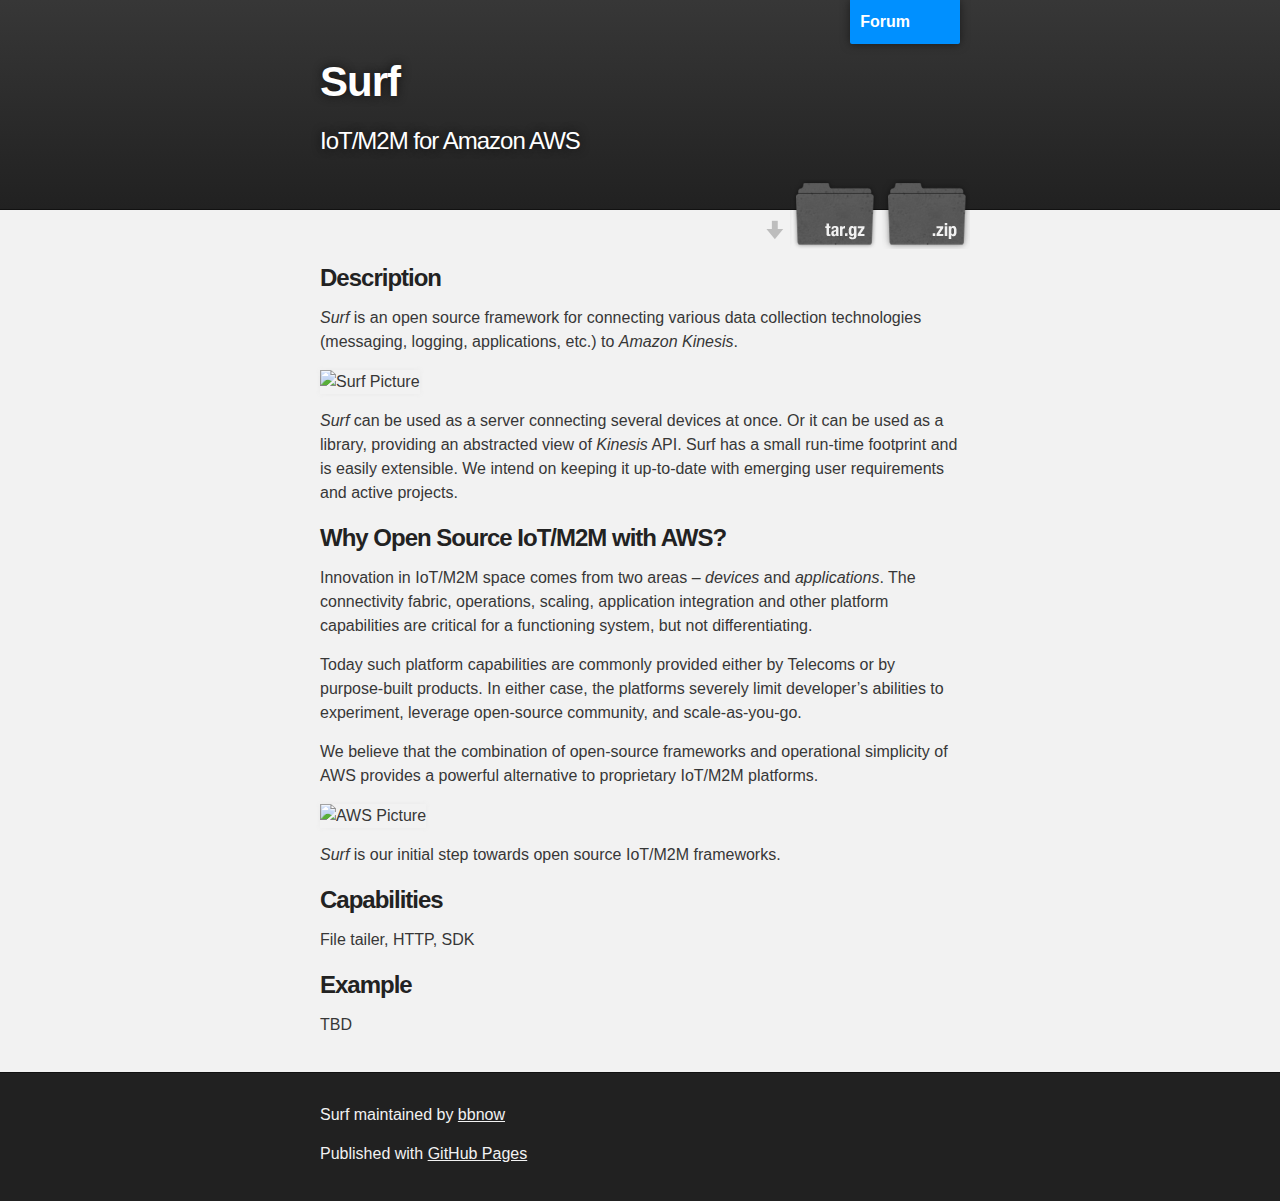
==== index.html @ c15ee2e0 "test" ====
<!DOCTYPE html>
<html>

  <head>
    <meta charset='utf-8' />
    <meta http-equiv="X-UA-Compatible" content="chrome=1" />
    <meta name="description" content="Surf : IoT/M2M for Amazon AWS" />

    <link rel="stylesheet" type="text/css" media="screen" href="stylesheets/stylesheet.css">

    <title>Surf</title>
  </head>

  <body>

    <!-- HEADER -->
    <div id="header_wrap" class="outer">
        <header class="inner">
          <!--<a id="forkme_banner" href="https://github.com/bbnow/testing">View on GitHub</a>-->
		  <a id="forum_banner" href="http://www.informatica.com">Forum</a>
 
          <h1 id="project_title">Surf</h1>
          <h2 id="project_tagline">IoT/M2M for Amazon AWS</h2>

            <section id="downloads">
              <a class="zip_download_link" href="https://github.com/bbnow/testing/zipball/master">Download this project as a .zip file</a>
              <a class="tar_download_link" href="https://github.com/bbnow/testing/tarball/master">Download this project as a tar.gz file</a>
            </section>
        </header>
    </div>

    <!-- MAIN CONTENT -->
    <div id="main_content_wrap" class="outer">
      <section id="main_content" class="inner">
        <h3>
<a name="description" class="anchor" href="#description"><span class="octicon octicon-link"></span></a>Description</h3>

<p><em>Surf</em> is an open source framework for connecting various data collection technologies (messaging, logging, applications, etc.) to <em>Amazon Kinesis</em>.</p>

<p><img src="https://infasurf.s3.amazonaws.com/surf2_4.jpg" alt="Surf Picture"></p>

<p><em>Surf</em> can be used as a server connecting several devices at once. Or it can be used as a library, providing an abstracted view of <em>Kinesis</em> API.
Surf has a small run-time footprint and is easily extensible. We intend on keeping it up-to-date with emerging user requirements and active projects.  </p>

<h3>
<a name="why-open-source-iotm2m-with-aws" class="anchor" href="#why-open-source-iotm2m-with-aws"><span class="octicon octicon-link"></span></a>Why Open Source IoT/M2M with AWS?</h3>

<p>Innovation in IoT/M2M space comes from two areas – <em>devices</em> and <em>applications</em>. The connectivity fabric, operations, scaling, application integration and other platform capabilities are critical for a functioning system, but not differentiating.</p>

<p>Today such platform capabilities are commonly provided either by Telecoms or by purpose-built products. In either case, the platforms severely limit developer’s abilities to experiment, leverage open-source community, and scale-as-you-go.</p>

<p>We believe that the combination of open-source frameworks and operational simplicity of AWS provides a powerful alternative to proprietary IoT/M2M platforms.</p>

<p><img src="https://infasurf.s3.amazonaws.com/surf3_4.jpg" alt="AWS Picture"></p>

<p><em>Surf</em> is our initial step towards open source IoT/M2M frameworks.  </p>

<h3>
<a name="capabilities" class="anchor" href="#capabilities"><span class="octicon octicon-link"></span></a>Capabilities</h3>

<p>File tailer, HTTP, SDK</p>

<h3>
<a name="example" class="anchor" href="#example"><span class="octicon octicon-link"></span></a>Example</h3>

<p>TBD</p>
      </section>
    </div>

    <!-- FOOTER  -->
    <div id="footer_wrap" class="outer">
      <footer class="inner">
        <p class="copyright">Surf maintained by <a href="https://github.com/bbnow">bbnow</a></p>
        <p>Published with <a href="http://pages.github.com">GitHub Pages</a></p>
      </footer>
    </div>

    

  </body>
</html>
---- stylesheets/stylesheet.css ----
/*******************************************************************************
Slate Theme for GitHub Pages
by Jason Costello, @jsncostello
*******************************************************************************/

@import url(pygment_trac.css);

/*******************************************************************************
MeyerWeb Reset
*******************************************************************************/

html, body, div, span, applet, object, iframe,
h1, h2, h3, h4, h5, h6, p, blockquote, pre,
a, abbr, acronym, address, big, cite, code,
del, dfn, em, img, ins, kbd, q, s, samp,
small, strike, strong, sub, sup, tt, var,
b, u, i, center,
dl, dt, dd, ol, ul, li,
fieldset, form, label, legend,
table, caption, tbody, tfoot, thead, tr, th, td,
article, aside, canvas, details, embed,
figure, figcaption, footer, header, hgroup,
menu, nav, output, ruby, section, summary,
time, mark, audio, video {
  margin: 0;
  padding: 0;
  border: 0;
  font: inherit;
  vertical-align: baseline;
}

/* HTML5 display-role reset for older browsers */
article, aside, details, figcaption, figure,
footer, header, hgroup, menu, nav, section {
  display: block;
}

ol, ul {
  list-style: none;
}

table {
  border-collapse: collapse;
  border-spacing: 0;
}

/*******************************************************************************
Theme Styles
*******************************************************************************/

body {
  box-sizing: border-box;
  color:#373737;
  background: #212121;
  font-size: 16px;
  font-family: 'Myriad Pro', Calibri, Helvetica, Arial, sans-serif;
  line-height: 1.5;
  -webkit-font-smoothing: antialiased;
}

h1, h2, h3, h4, h5, h6 {
  margin: 10px 0;
  font-weight: 700;
  color:#222222;
  font-family: 'Lucida Grande', 'Calibri', Helvetica, Arial, sans-serif;
  letter-spacing: -1px;
}

h1 {
  font-size: 36px;
  font-weight: 700;
}

h2 {
  padding-bottom: 10px;
  font-size: 32px;
  background: url('../images/bg_hr.png') repeat-x bottom;
}

h3 {
  font-size: 24px;
}

h4 {
  font-size: 21px;
}

h5 {
  font-size: 18px;
}

h6 {
  font-size: 16px;
}

p {
  margin: 10px 0 15px 0;
}

footer p {
  color: #f2f2f2;
}

a {
  text-decoration: none;
  color: #007edf;
  text-shadow: none;

  transition: color 0.5s ease;
  transition: text-shadow 0.5s ease;
  -webkit-transition: color 0.5s ease;
  -webkit-transition: text-shadow 0.5s ease;
  -moz-transition: color 0.5s ease;
  -moz-transition: text-shadow 0.5s ease;
  -o-transition: color 0.5s ease;
  -o-transition: text-shadow 0.5s ease;
  -ms-transition: color 0.5s ease;
  -ms-transition: text-shadow 0.5s ease;
}

a:hover, a:focus {text-decoration: underline;}

footer a {
  color: #F2F2F2;
  text-decoration: underline;
}

em {
  font-style: italic;
}

strong {
  font-weight: bold;
}

img {
  position: relative;
  margin: 0 auto;
  max-width: 739px;
  padding: 5px;
  margin: 10px 0 10px 0;
  border: 1px solid #ebebeb;

  box-shadow: 0 0 5px #ebebeb;
  -webkit-box-shadow: 0 0 5px #ebebeb;
  -moz-box-shadow: 0 0 5px #ebebeb;
  -o-box-shadow: 0 0 5px #ebebeb;
  -ms-box-shadow: 0 0 5px #ebebeb;
}

p img {
  display: inline;
  margin: 0;
  padding: 0;
  vertical-align: middle;
  text-align: center;
  border: none;
}

pre, code {
  width: 100%;
  color: #222;
  background-color: #fff;

  font-family: Monaco, "Bitstream Vera Sans Mono", "Lucida Console", Terminal, monospace;
  font-size: 14px;

  border-radius: 2px;
  -moz-border-radius: 2px;
  -webkit-border-radius: 2px;
}

pre {
  width: 100%;
  padding: 10px;
  box-shadow: 0 0 10px rgba(0,0,0,.1);
  overflow: auto;
}

code {
  padding: 3px;
  margin: 0 3px;
  box-shadow: 0 0 10px rgba(0,0,0,.1);
}

pre code {
  display: block;
  box-shadow: none;
}

blockquote {
  color: #666;
  margin-bottom: 20px;
  padding: 0 0 0 20px;
  border-left: 3px solid #bbb;
}


ul, ol, dl {
  margin-bottom: 15px
}

ul {
  list-style: inside;
  padding-left: 20px;
}

ol {
  list-style: decimal inside;
  padding-left: 20px;
}

dl dt {
  font-weight: bold;
}

dl dd {
  padding-left: 20px;
  font-style: italic;
}

dl p {
  padding-left: 20px;
  font-style: italic;
}

hr {
  height: 1px;
  margin-bottom: 5px;
  border: none;
  background: url('../images/bg_hr.png') repeat-x center;
}

table {
  border: 1px solid #373737;
  margin-bottom: 20px;
  text-align: left;
 }

th {
  font-family: 'Lucida Grande', 'Helvetica Neue', Helvetica, Arial, sans-serif;
  padding: 10px;
  background: #373737;
  color: #fff;
 }

td {
  padding: 10px;
  border: 1px solid #373737;
 }

form {
  background: #f2f2f2;
  padding: 20px;
}

/*******************************************************************************
Full-Width Styles
*******************************************************************************/

.outer {
  width: 100%;
}

.inner {
  position: relative;
  max-width: 640px;
  padding: 20px 10px;
  margin: 0 auto;
}

#forkme_banner {
  display: block;
  position: absolute;
  top:0;
  right: 10px;
  z-index: 10;
  padding: 10px 50px 10px 10px;
  color: #fff;
  background: url('../images/blacktocat.png') #0090ff no-repeat 95% 50%;
  font-weight: 700;
  box-shadow: 0 0 10px rgba(0,0,0,.5);
  border-bottom-left-radius: 2px;
  border-bottom-right-radius: 2px;
}

#forum_banner {
  display: block;
  position: absolute;
  top:0;
  right: 10px;
  z-index: 5;
  padding: 10px 50px 10px 10px;
  color: #fff;
  background: #0090ff no-repeat 95% 50%;
  font-weight: 700;
  box-shadow: 0 0 10px rgba(0,0,0,.5);
  border-bottom-left-radius: 2px;
  border-bottom-right-radius: 2px;
}

#header_wrap {
  background: #212121;
  background: -moz-linear-gradient(top, #373737, #212121);
  background: -webkit-linear-gradient(top, #373737, #212121);
  background: -ms-linear-gradient(top, #373737, #212121);
  background: -o-linear-gradient(top, #373737, #212121);
  background: linear-gradient(top, #373737, #212121);
}

#header_wrap .inner {
  padding: 50px 10px 30px 10px;
}

#project_title {
  margin: 0;
  color: #fff;
  font-size: 42px;
  font-weight: 700;
  text-shadow: #111 0px 0px 10px;
}

#project_tagline {
  color: #fff;
  font-size: 24px;
  font-weight: 300;
  background: none;
  text-shadow: #111 0px 0px 10px;
}

#downloads {
  position: absolute;
  width: 210px;
  z-index: 10;
  bottom: -40px;
  right: 0;
  height: 70px;
  background: url('../images/icon_download.png') no-repeat 0% 90%;
}

.zip_download_link {
  display: block;
  float: right;
  width: 90px;
  height:70px;
  text-indent: -5000px;
  overflow: hidden;
  background: url(../images/sprite_download.png) no-repeat bottom left;
}

.tar_download_link {
  display: block;
  float: right;
  width: 90px;
  height:70px;
  text-indent: -5000px;
  overflow: hidden;
  background: url(../images/sprite_download.png) no-repeat bottom right;
  margin-left: 10px;
}

.zip_download_link:hover {
  background: url(../images/sprite_download.png) no-repeat top left;
}

.tar_download_link:hover {
  background: url(../images/sprite_download.png) no-repeat top right;
}

#main_content_wrap {
  background: #f2f2f2;
  border-top: 1px solid #111;
  border-bottom: 1px solid #111;
}

#main_content {
  padding-top: 40px;
}

#footer_wrap {
  background: #212121;
}



/*******************************************************************************
Small Device Styles
*******************************************************************************/

@media screen and (max-width: 480px) {
  body {
    font-size:14px;
  }

  #downloads {
    display: none;
  }

  .inner {
    min-width: 320px;
    max-width: 480px;
  }

  #project_title {
  font-size: 32px;
  }

  h1 {
    font-size: 28px;
  }

  h2 {
    font-size: 24px;
  }

  h3 {
    font-size: 21px;
  }

  h4 {
    font-size: 18px;
  }

  h5 {
    font-size: 14px;
  }

  h6 {
    font-size: 12px;
  }

  code, pre {
    min-width: 320px;
    max-width: 480px;
    font-size: 11px;
  }

}
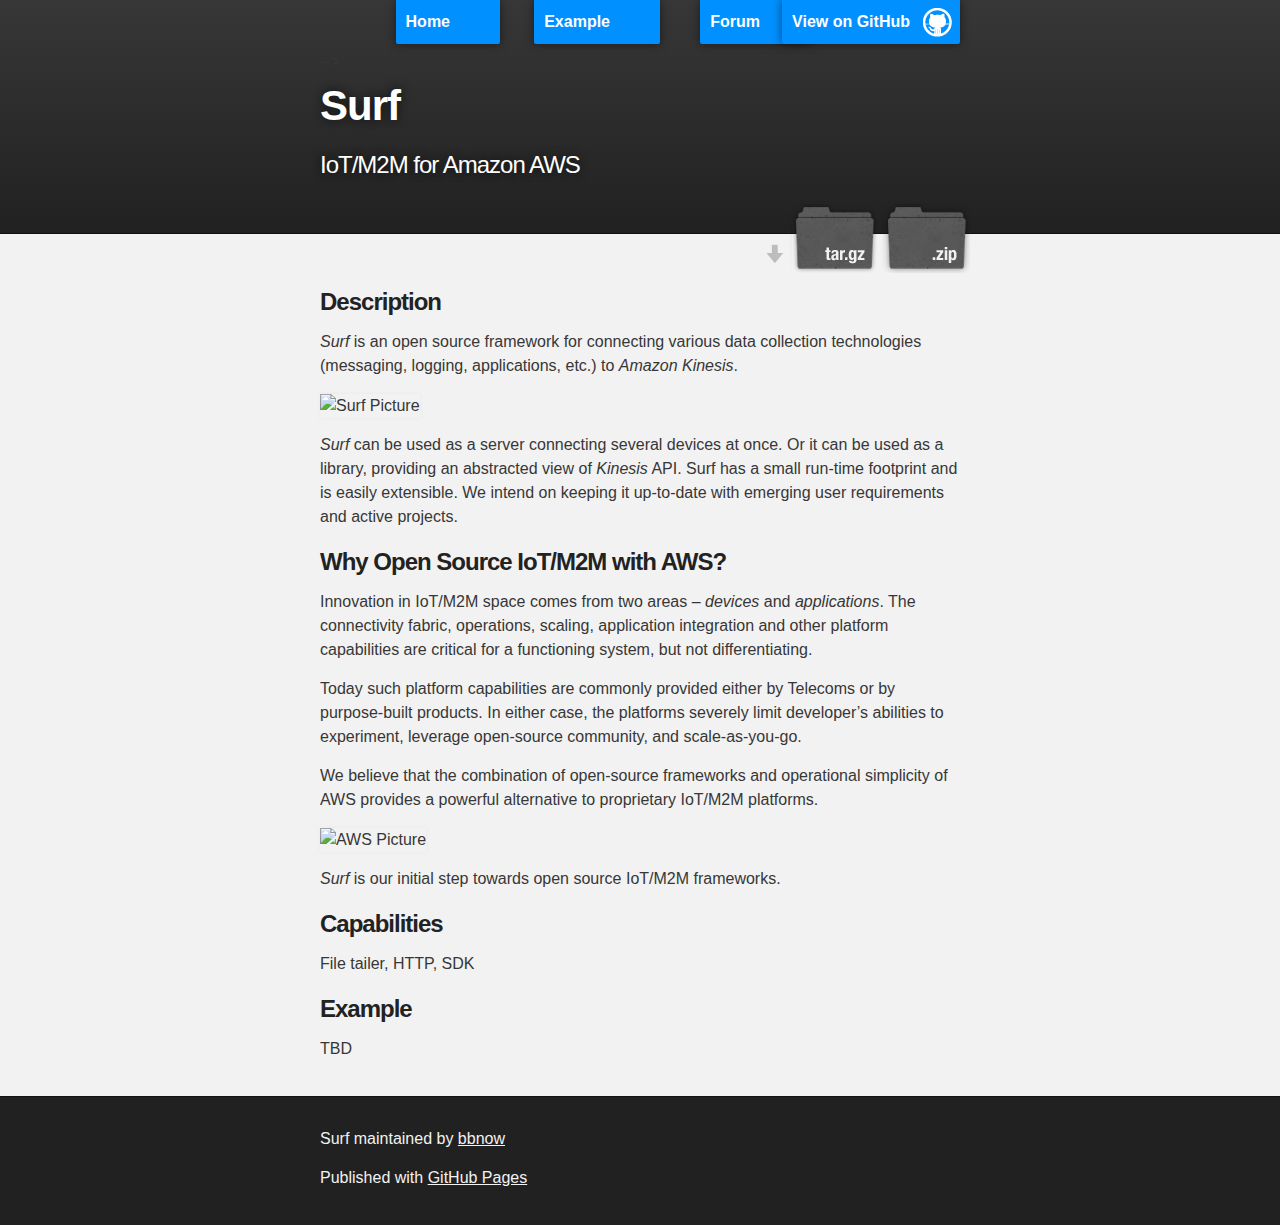
==== commit 7529d7a2: "test" ====
--- a/index.html
+++ b/index.html
@@ -16,8 +16,10 @@
     <!-- HEADER -->
     <div id="header_wrap" class="outer">
         <header class="inner">
-          <!--<a id="forkme_banner" href="https://github.com/bbnow/testing">View on GitHub</a>-->
+		  <a id="home_banner" href="http://bbnow.github.io/testing/index.html">Home</a>
+		  <a id="example_banner" href="http://www.informatica.com">Example</a>
 		  <a id="forum_banner" href="http://www.informatica.com">Forum</a>
+          <a id="forkme_banner" href="https://github.com/bbnow/testing">View on GitHub</a>-->
  
           <h1 id="project_title">Surf</h1>
           <h2 id="project_tagline">IoT/M2M for Amazon AWS</h2>
--- a/stylesheets/stylesheet.css
+++ b/stylesheets/stylesheet.css
@@ -288,8 +288,7 @@
   display: block;
   position: absolute;
   top:0;
-  right: 10px;
-  z-index: 5;
+  right: 160px;
   padding: 10px 50px 10px 10px;
   color: #fff;
   background: #0090ff no-repeat 95% 50%;
@@ -298,6 +297,37 @@
   border-bottom-left-radius: 2px;
   border-bottom-right-radius: 2px;
 }
+
+
+#example_banner {
+  display: block;
+  position: absolute;
+  top:0;
+  right: 310px;
+  padding: 10px 50px 10px 10px;
+  color: #fff;
+  background: #0090ff no-repeat 95% 50%;
+  font-weight: 700;
+  box-shadow: 0 0 10px rgba(0,0,0,.5);
+  border-bottom-left-radius: 2px;
+  border-bottom-right-radius: 2px;
+}
+
+#home_banner {
+  display: block;
+  position: absolute;
+  top:0;
+  right: 470px;
+  padding: 10px 50px 10px 10px;
+  color: #fff;
+  background: #0090ff no-repeat 95% 50%;
+  font-weight: 700;
+  box-shadow: 0 0 10px rgba(0,0,0,.5);
+  border-bottom-left-radius: 2px;
+  border-bottom-right-radius: 2px;
+}
+
+
 
 #header_wrap {
   background: #212121;
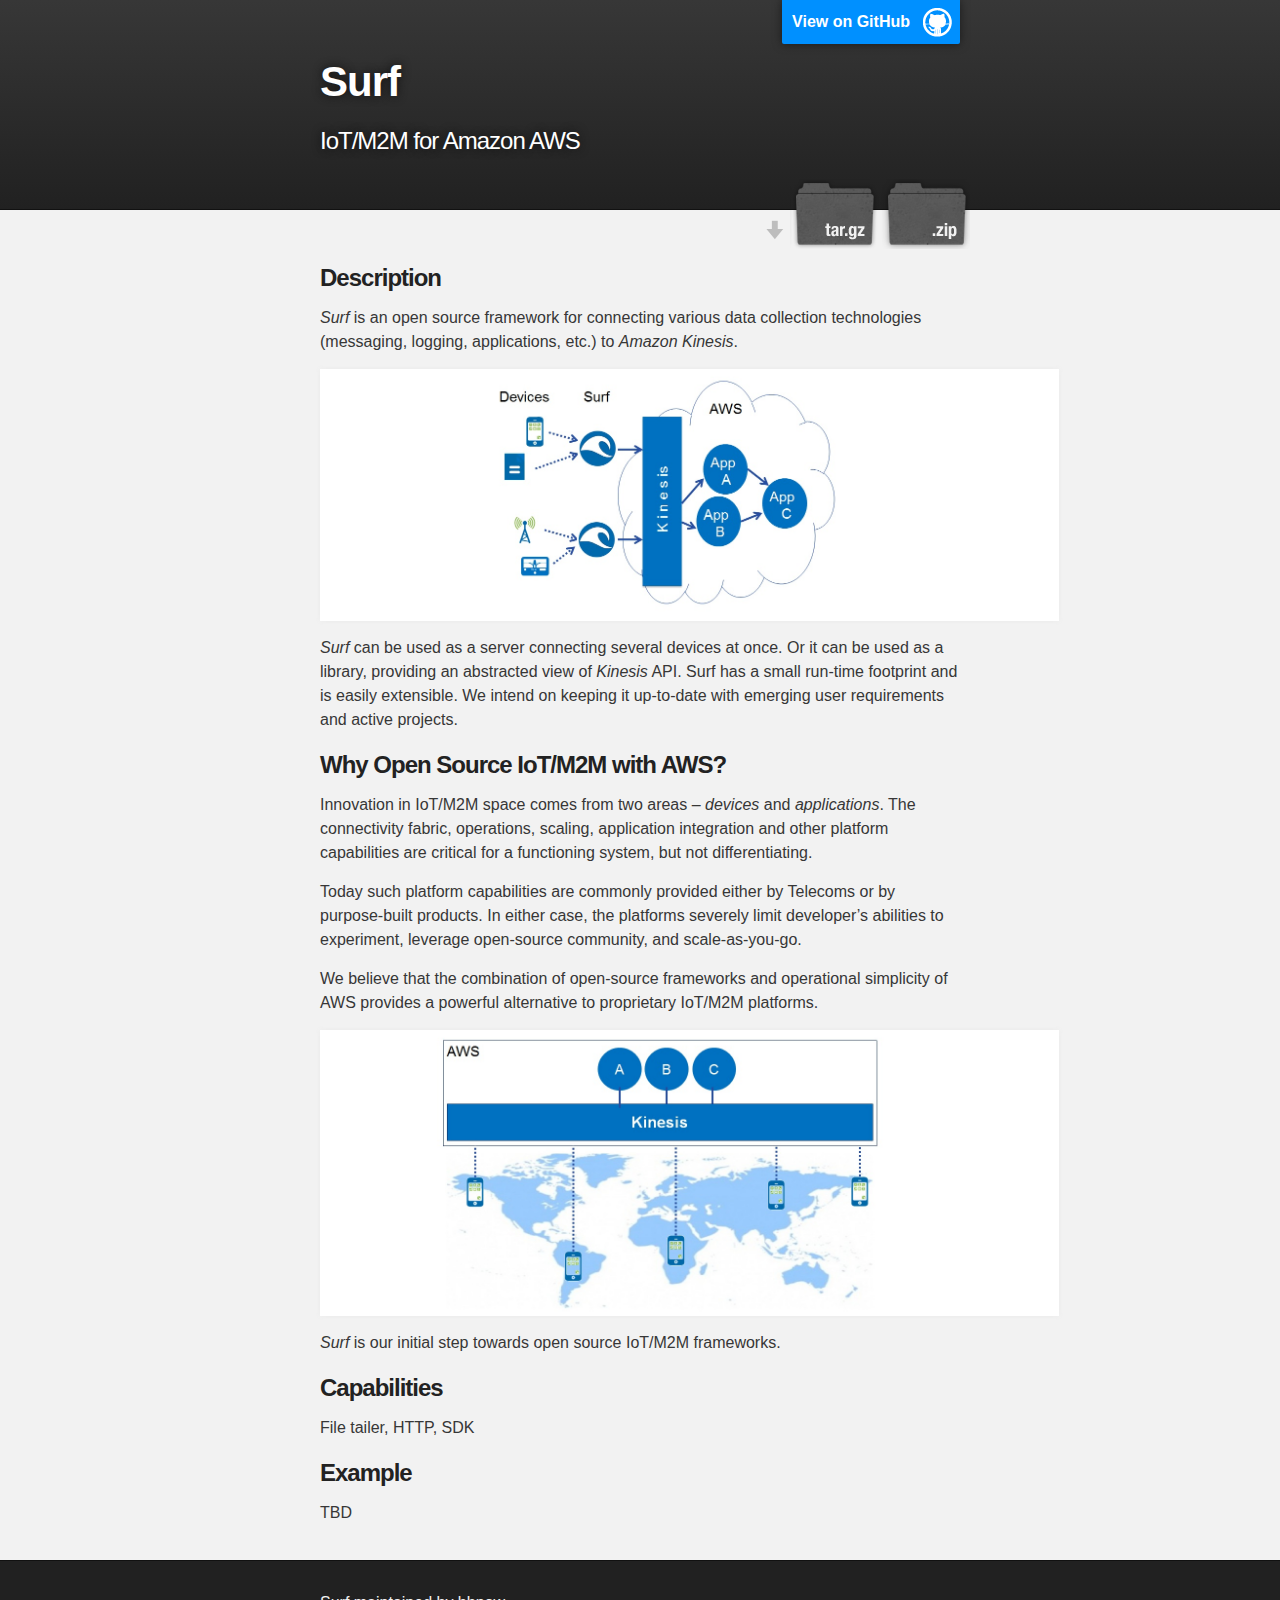
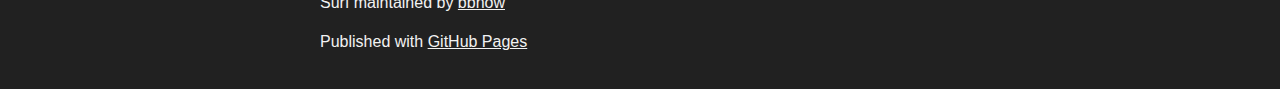
==== commit e581b31e: "Create gh-pages branch via GitHub" ====
--- a/index.html
+++ b/index.html
@@ -16,11 +16,8 @@
     <!-- HEADER -->
     <div id="header_wrap" class="outer">
         <header class="inner">
-		  <a id="home_banner" href="http://bbnow.github.io/testing/index.html">Home</a>
-		  <a id="example_banner" href="http://www.informatica.com">Example</a>
-		  <a id="forum_banner" href="http://www.informatica.com">Forum</a>
-          <a id="forkme_banner" href="https://github.com/bbnow/testing">View on GitHub</a>-->
- 
+          <a id="forkme_banner" href="https://github.com/bbnow/testing">View on GitHub</a>
+
           <h1 id="project_title">Surf</h1>
           <h2 id="project_tagline">IoT/M2M for Amazon AWS</h2>
 
@@ -39,7 +36,7 @@
 
 <p><em>Surf</em> is an open source framework for connecting various data collection technologies (messaging, logging, applications, etc.) to <em>Amazon Kinesis</em>.</p>
 
-<p><img src="https://infasurf.s3.amazonaws.com/surf2_4.jpg" alt="Surf Picture"></p>
+<p><img src="../images/surf2_4.jpg" alt="Surf Picture"></p>
 
 <p><em>Surf</em> can be used as a server connecting several devices at once. Or it can be used as a library, providing an abstracted view of <em>Kinesis</em> API.
 Surf has a small run-time footprint and is easily extensible. We intend on keeping it up-to-date with emerging user requirements and active projects.  </p>
@@ -53,7 +50,7 @@
 
 <p>We believe that the combination of open-source frameworks and operational simplicity of AWS provides a powerful alternative to proprietary IoT/M2M platforms.</p>
 
-<p><img src="https://infasurf.s3.amazonaws.com/surf3_4.jpg" alt="AWS Picture"></p>
+<p><img src="../images/surf3_4.jpg" alt="AWS Picture"></p>
 
 <p><em>Surf</em> is our initial step towards open source IoT/M2M frameworks.  </p>
 
--- a/stylesheets/stylesheet.css
+++ b/stylesheets/stylesheet.css
@@ -284,51 +284,6 @@
   border-bottom-right-radius: 2px;
 }
 
-#forum_banner {
-  display: block;
-  position: absolute;
-  top:0;
-  right: 160px;
-  padding: 10px 50px 10px 10px;
-  color: #fff;
-  background: #0090ff no-repeat 95% 50%;
-  font-weight: 700;
-  box-shadow: 0 0 10px rgba(0,0,0,.5);
-  border-bottom-left-radius: 2px;
-  border-bottom-right-radius: 2px;
-}
-
-
-#example_banner {
-  display: block;
-  position: absolute;
-  top:0;
-  right: 310px;
-  padding: 10px 50px 10px 10px;
-  color: #fff;
-  background: #0090ff no-repeat 95% 50%;
-  font-weight: 700;
-  box-shadow: 0 0 10px rgba(0,0,0,.5);
-  border-bottom-left-radius: 2px;
-  border-bottom-right-radius: 2px;
-}
-
-#home_banner {
-  display: block;
-  position: absolute;
-  top:0;
-  right: 470px;
-  padding: 10px 50px 10px 10px;
-  color: #fff;
-  background: #0090ff no-repeat 95% 50%;
-  font-weight: 700;
-  box-shadow: 0 0 10px rgba(0,0,0,.5);
-  border-bottom-left-radius: 2px;
-  border-bottom-right-radius: 2px;
-}
-
-
-
 #header_wrap {
   background: #212121;
   background: -moz-linear-gradient(top, #373737, #212121);
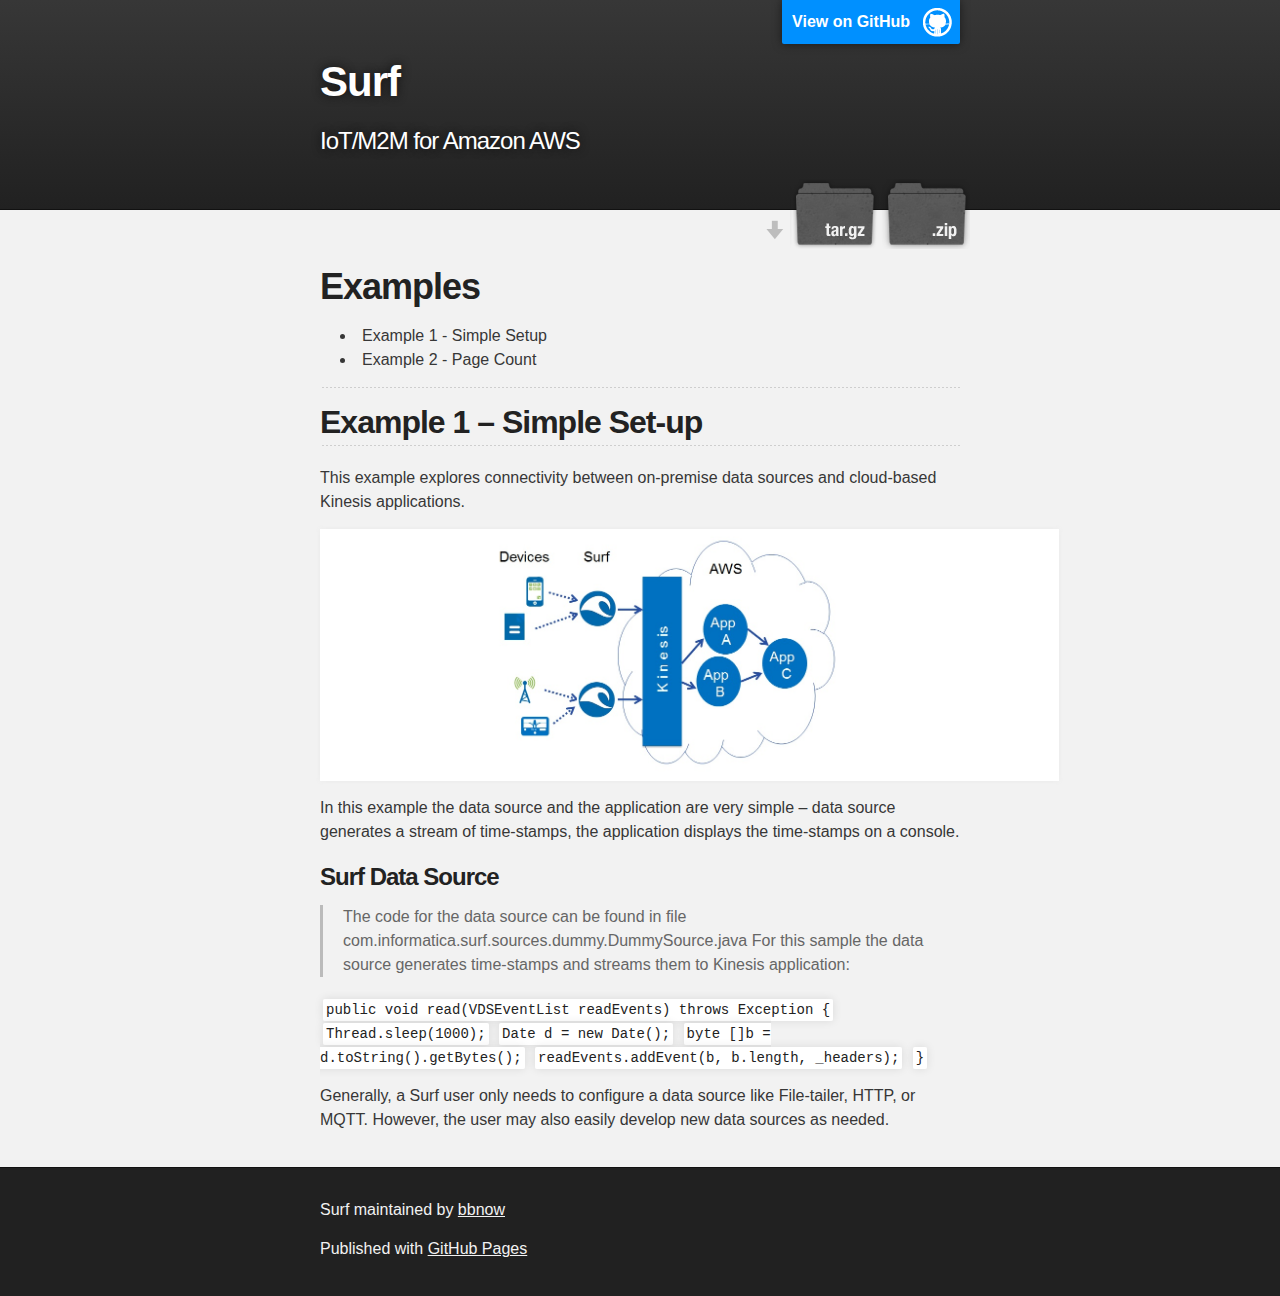
==== commit fe9b6ab1: "Create gh-pages branch via GitHub" ====
--- a/index.html
+++ b/index.html
@@ -31,38 +31,37 @@
     <!-- MAIN CONTENT -->
     <div id="main_content_wrap" class="outer">
       <section id="main_content" class="inner">
-        <h3>
-<a name="description" class="anchor" href="#description"><span class="octicon octicon-link"></span></a>Description</h3>
+        <h1>
+<a name="examples" class="anchor" href="#examples"><span class="octicon octicon-link"></span></a>Examples</h1>
 
-<p><em>Surf</em> is an open source framework for connecting various data collection technologies (messaging, logging, applications, etc.) to <em>Amazon Kinesis</em>.</p>
+<ul>
+<li>Example 1 - Simple Setup</li>
+<li>Example 2 - Page Count </li>
+</ul><hr><h2>
+<a name="example-1--simple-set-up" class="anchor" href="#example-1--simple-set-up"><span class="octicon octicon-link"></span></a>Example 1 – Simple Set-up</h2>
 
-<p><img src="../images/surf2_4.jpg" alt="Surf Picture"></p>
+<p>This example explores connectivity between on-premise data sources and cloud-based Kinesis applications.</p>
 
-<p><em>Surf</em> can be used as a server connecting several devices at once. Or it can be used as a library, providing an abstracted view of <em>Kinesis</em> API.
-Surf has a small run-time footprint and is easily extensible. We intend on keeping it up-to-date with emerging user requirements and active projects.  </p>
+<p><img src="images/surf2_4.jpg" alt="Example1 Picture"></p>
+
+<p>In this example the data source and the application are very simple – data source generates a stream of time-stamps, the application displays the time-stamps on a console.</p>
 
 <h3>
-<a name="why-open-source-iotm2m-with-aws" class="anchor" href="#why-open-source-iotm2m-with-aws"><span class="octicon octicon-link"></span></a>Why Open Source IoT/M2M with AWS?</h3>
+<a name="surf-data-source" class="anchor" href="#surf-data-source"><span class="octicon octicon-link"></span></a>Surf Data Source</h3>
 
-<p>Innovation in IoT/M2M space comes from two areas – <em>devices</em> and <em>applications</em>. The connectivity fabric, operations, scaling, application integration and other platform capabilities are critical for a functioning system, but not differentiating.</p>
+<blockquote>
+<p>The code for the data source can be found in file com.informatica.surf.sources.dummy.DummySource.java
+For this sample the data source generates time-stamps and streams them to Kinesis application:</p>
+</blockquote>
 
-<p>Today such platform capabilities are commonly provided either by Telecoms or by purpose-built products. In either case, the platforms severely limit developer’s abilities to experiment, leverage open-source community, and scale-as-you-go.</p>
+<p><code>public void read(VDSEventList readEvents) throws Exception {</code>
+<code>Thread.sleep(1000);</code>
+<code>Date d = new Date();</code>
+<code>byte []b = d.toString().getBytes();</code>
+<code>readEvents.addEvent(b, b.length, _headers);</code>
+<code>}</code></p>
 
-<p>We believe that the combination of open-source frameworks and operational simplicity of AWS provides a powerful alternative to proprietary IoT/M2M platforms.</p>
-
-<p><img src="../images/surf3_4.jpg" alt="AWS Picture"></p>
-
-<p><em>Surf</em> is our initial step towards open source IoT/M2M frameworks.  </p>
-
-<h3>
-<a name="capabilities" class="anchor" href="#capabilities"><span class="octicon octicon-link"></span></a>Capabilities</h3>
-
-<p>File tailer, HTTP, SDK</p>
-
-<h3>
-<a name="example" class="anchor" href="#example"><span class="octicon octicon-link"></span></a>Example</h3>
-
-<p>TBD</p>
+<p>Generally, a Surf user only needs to configure a data source like File-tailer, HTTP, or MQTT. However, the user may also easily develop new data sources as needed.</p>
       </section>
     </div>
 
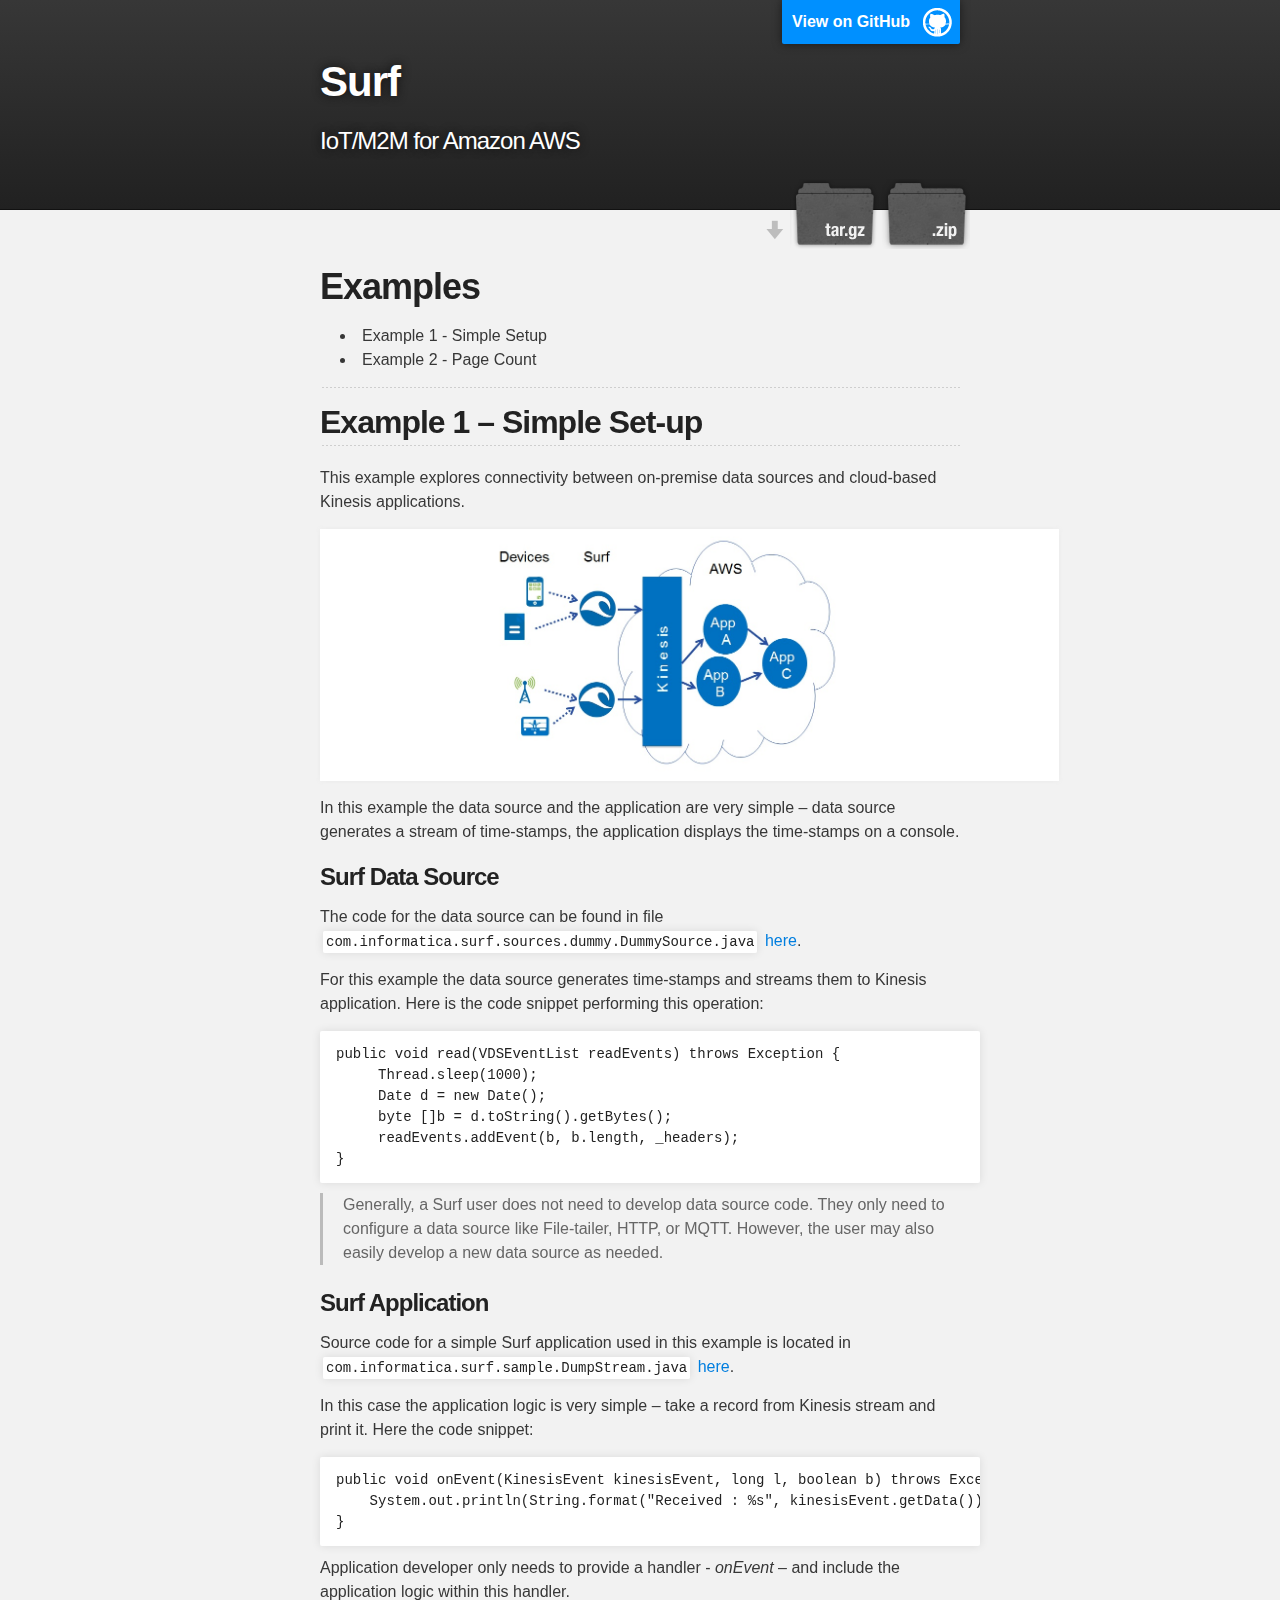
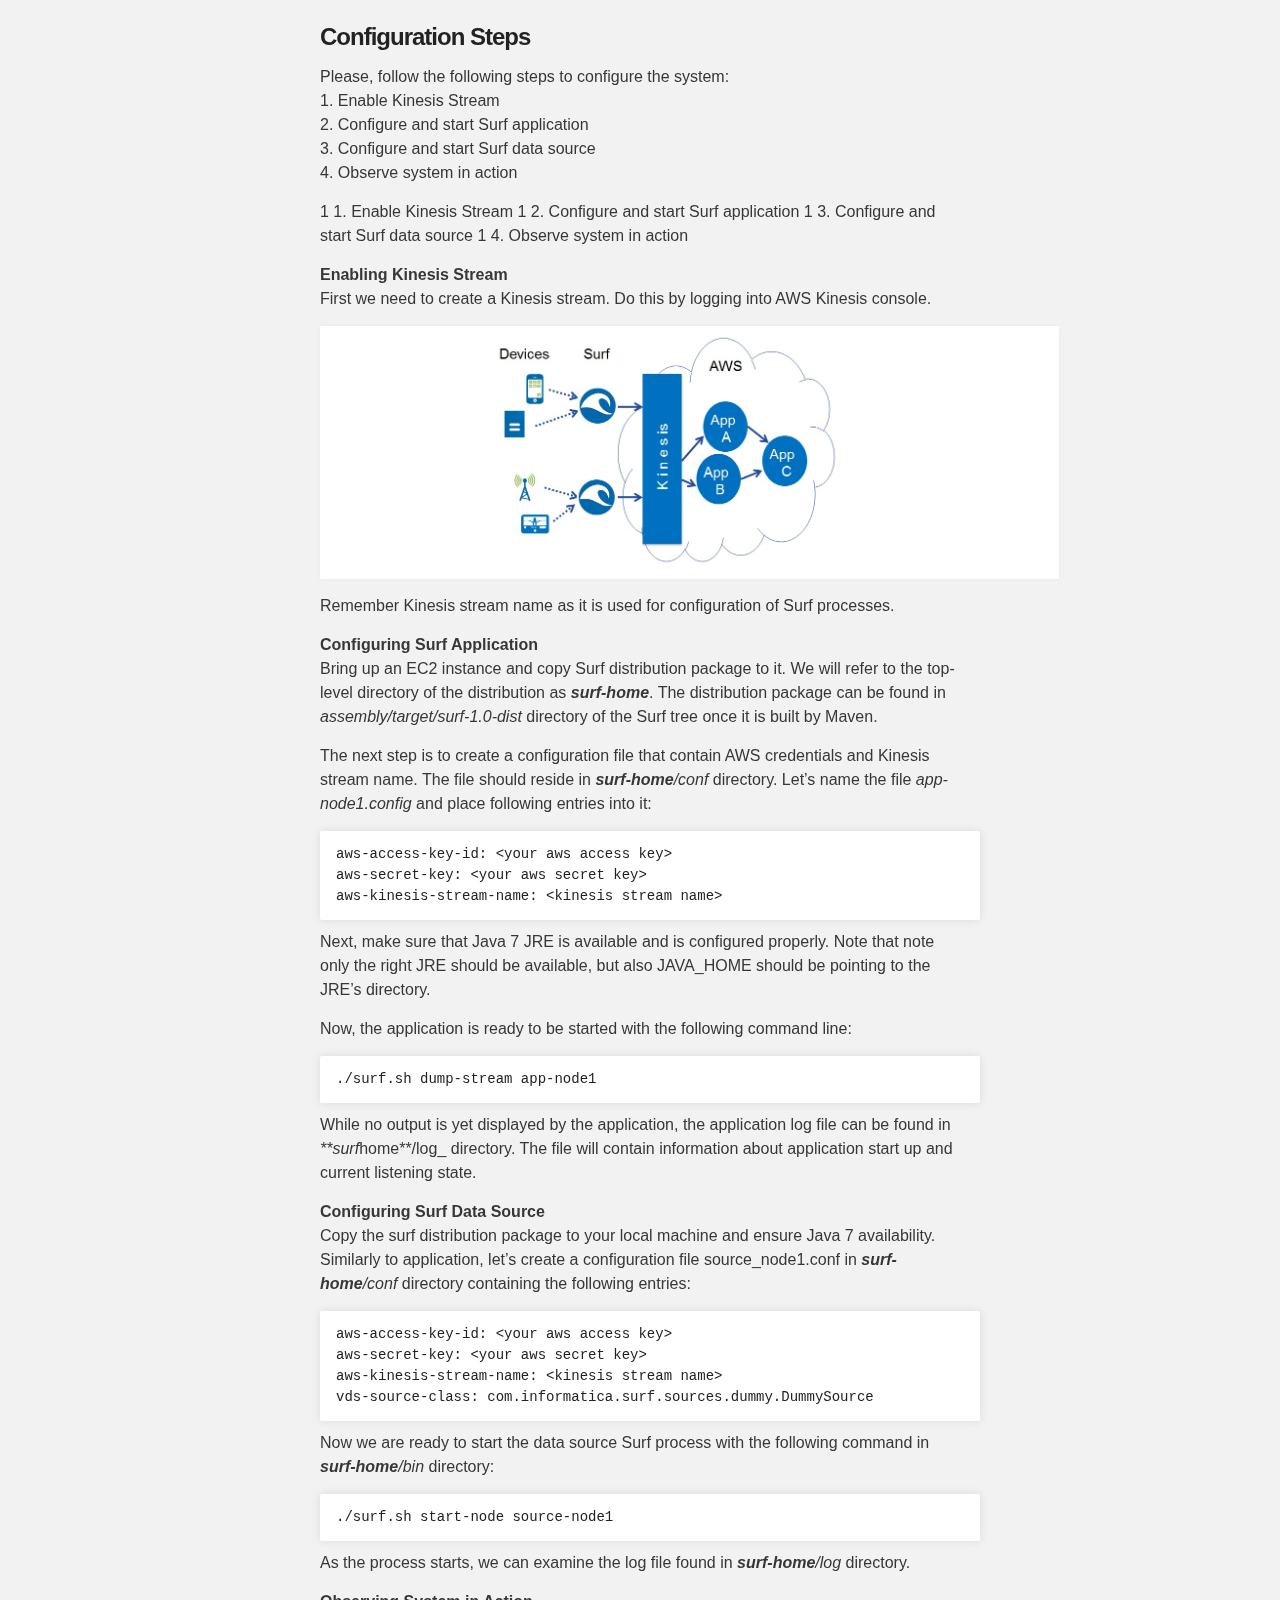
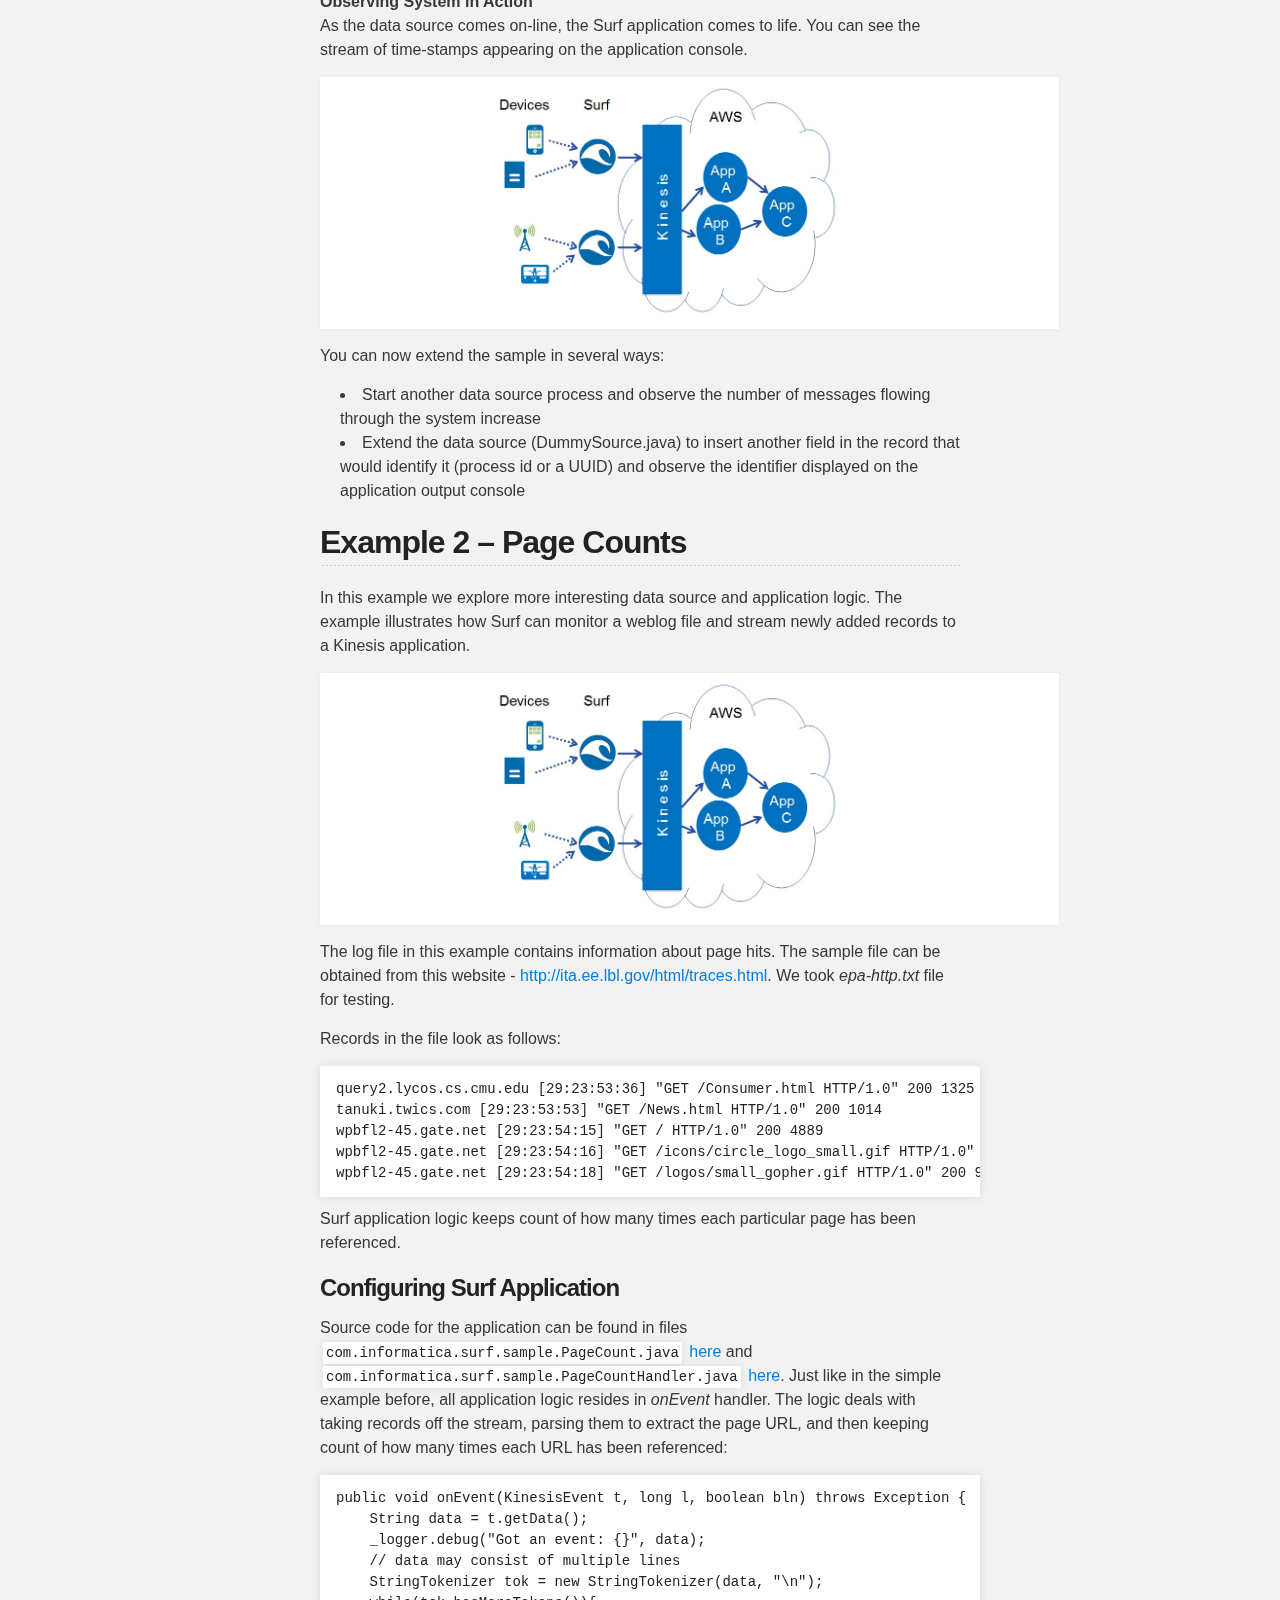
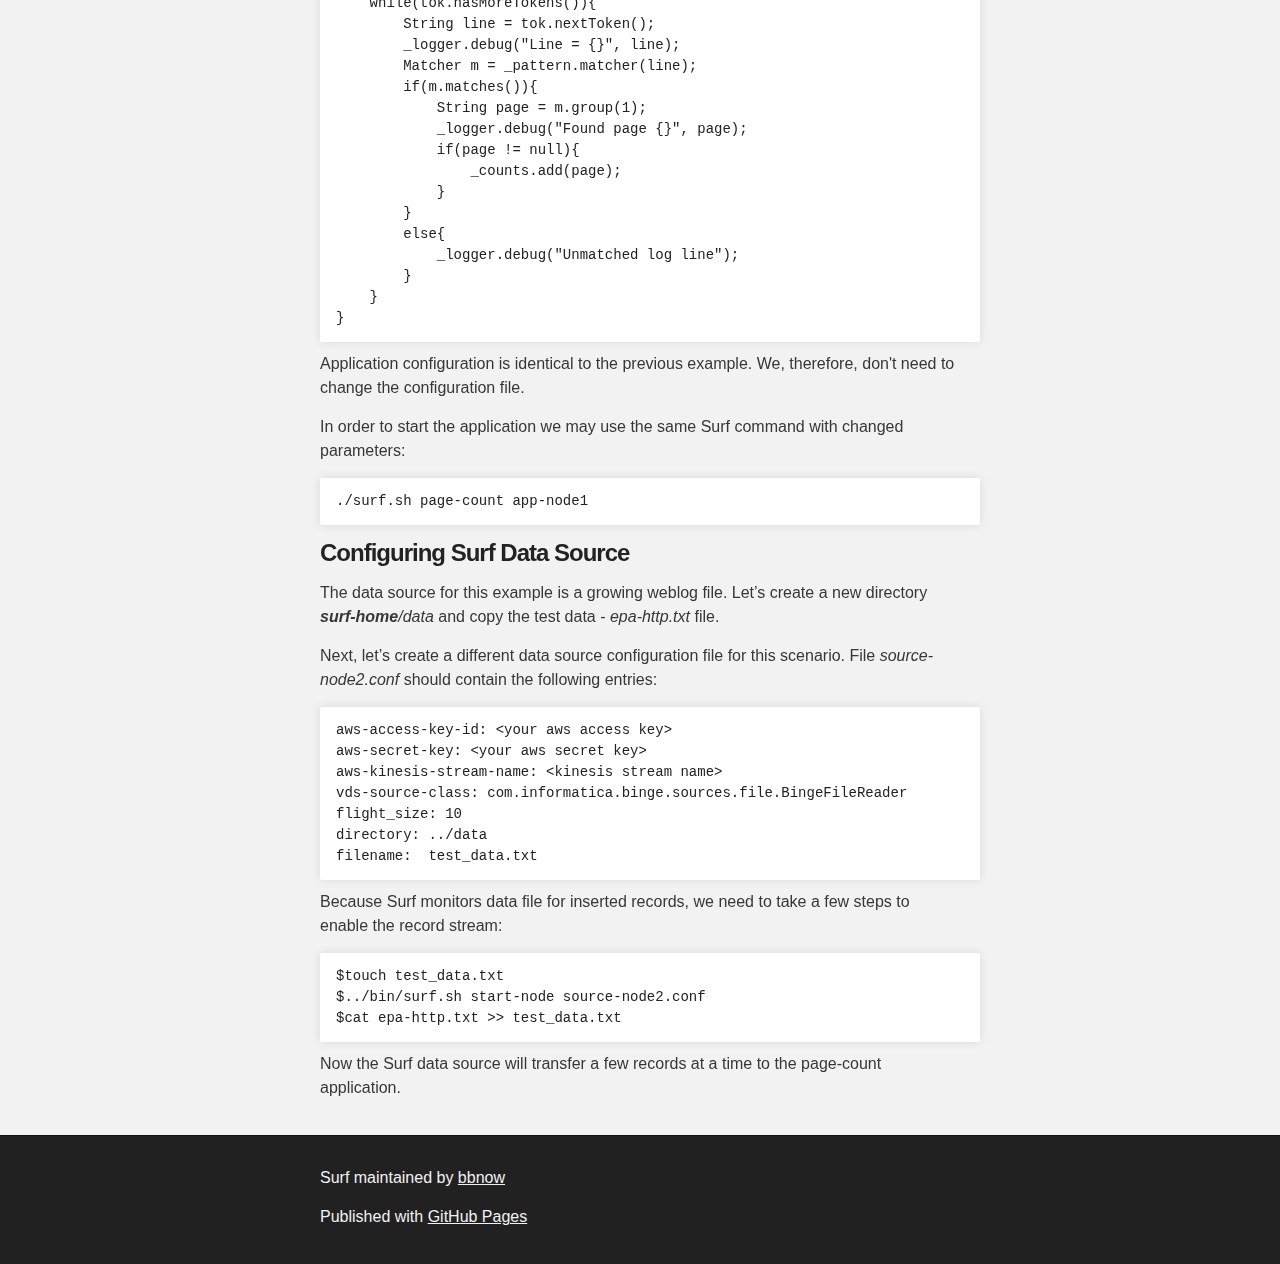
==== commit 05f306d7: "Create gh-pages branch via GitHub" ====
--- a/index.html
+++ b/index.html
@@ -49,19 +49,187 @@
 <h3>
 <a name="surf-data-source" class="anchor" href="#surf-data-source"><span class="octicon octicon-link"></span></a>Surf Data Source</h3>
 
+<p>The code for the data source can be found in file <code>com.informatica.surf.sources.dummy.DummySource.java</code> <a href="orp/Surf/blob/master/sources/dummy/src/main/java/com/informatica/surf/sources/dummy/DummySource.java">here</a>. </p>
+
+<p>For this example the data source generates time-stamps and streams them to Kinesis application. Here is the code snippet performing this operation:</p>
+
+<pre><code>public void read(VDSEventList readEvents) throws Exception {
+     Thread.sleep(1000);
+     Date d = new Date();
+     byte []b = d.toString().getBytes();
+     readEvents.addEvent(b, b.length, _headers);
+} 
+</code></pre>
+
 <blockquote>
-<p>The code for the data source can be found in file com.informatica.surf.sources.dummy.DummySource.java
-For this sample the data source generates time-stamps and streams them to Kinesis application:</p>
+<p>Generally, a Surf user does not need to develop data source code. They only need to configure a data source like File-tailer, HTTP, or MQTT. However, the user may also easily develop a new data source as needed.</p>
 </blockquote>
 
-<p><code>public void read(VDSEventList readEvents) throws Exception {</code>
-<code>Thread.sleep(1000);</code>
-<code>Date d = new Date();</code>
-<code>byte []b = d.toString().getBytes();</code>
-<code>readEvents.addEvent(b, b.length, _headers);</code>
-<code>}</code></p>
-
-<p>Generally, a Surf user only needs to configure a data source like File-tailer, HTTP, or MQTT. However, the user may also easily develop new data sources as needed.</p>
+<h3>
+<a name="surf-application" class="anchor" href="#surf-application"><span class="octicon octicon-link"></span></a>Surf Application</h3>
+
+<p>Source code for a simple Surf application used in this example is located in <code>com.informatica.surf.sample.DumpStream.java</code> <a href="https://github.com/InformaticaCorp/Surf/blob/master/sample/src/main/java/com/informatica/surf/sample/DumpStream.java">here</a>.</p>
+
+<p>In this case the application logic is very simple – take a record from Kinesis stream and print it. Here the code snippet:</p>
+
+<pre><code>public void onEvent(KinesisEvent kinesisEvent, long l, boolean b) throws Exception {    
+    System.out.println(String.format("Received : %s", kinesisEvent.getData()));
+}
+</code></pre>
+
+<p>Application developer only needs to provide a handler - <em>onEvent</em> – and include the application logic within this handler.</p>
+
+<h3>
+<a name="configuration-steps" class="anchor" href="#configuration-steps"><span class="octicon octicon-link"></span></a>Configuration Steps</h3>
+
+<p>Please, follow the following steps to configure the system:<br>
+1. Enable Kinesis Stream<br>
+2. Configure and start Surf application<br>
+3. Configure and start Surf data source<br>
+4. Observe system in action<br></p>
+
+<p>1 1. Enable Kinesis Stream
+1 2. Configure and start Surf application
+1 3. Configure and start Surf data source
+1 4. Observe system in action</p>
+
+<p><strong>Enabling Kinesis Stream</strong><br>
+First we need to create a Kinesis stream. Do this by logging into AWS Kinesis console.</p>
+
+<p><img src="images/surf2_4.jpg" alt="Example1 Picture"></p>
+
+<p>Remember Kinesis stream name as it is used for configuration of Surf processes.</p>
+
+<p><strong>Configuring Surf Application</strong><br>
+Bring up an EC2 instance and copy Surf distribution package to it. We will refer to the top-level directory of the distribution as <em><strong>surf-home</strong></em>.
+The distribution package can be found in <em>assembly/target/surf-1.0-dist</em> directory of the Surf tree once it is built by Maven.</p>
+
+<p>The next step is to create a configuration file that contain AWS credentials and Kinesis stream name. The file should reside in <em><strong>surf-home</strong>/conf</em> directory. 
+Let’s name the file <em>app-node1.config</em> and place following entries into it:</p>
+
+<pre><code>aws-access-key-id: &lt;your aws access key&gt;
+aws-secret-key: &lt;your aws secret key&gt;
+aws-kinesis-stream-name: &lt;kinesis stream name&gt;
+</code></pre>
+
+<p>Next, make sure that Java 7 JRE is available and is configured properly. Note that note only the right JRE should be available, but also JAVA_HOME should be pointing to the JRE’s directory.  </p>
+
+<p>Now, the application is ready to be started with the following command line:</p>
+
+<pre><code>./surf.sh dump-stream app-node1
+</code></pre>
+
+<p>While no output is yet displayed by the application, the application log file can be found in <em>**surf</em>home**/log_ directory. The file will contain information about application start up and current listening state.</p>
+
+<p><strong>Configuring Surf Data Source</strong><br>
+Copy the surf distribution package to your local machine and ensure Java 7 availability.
+Similarly to application, let’s create a configuration file source_node1.conf in <em><strong>surf-home</strong>/conf</em> directory containing the following entries: </p>
+
+<pre><code>aws-access-key-id: &lt;your aws access key&gt;
+aws-secret-key: &lt;your aws secret key&gt;
+aws-kinesis-stream-name: &lt;kinesis stream name&gt;
+vds-source-class: com.informatica.surf.sources.dummy.DummySource
+</code></pre>
+
+<p>Now we are ready to start the data source Surf process with the following command in <em><strong>surf-home</strong>/bin</em> directory:</p>
+
+<pre><code>./surf.sh start-node source-node1
+</code></pre>
+
+<p>As the process starts, we can examine the log file found in <em><strong>surf-home</strong>/log</em> directory.</p>
+
+<p><strong>Observing System in Action</strong><br>
+As the data source comes on-line, the Surf application comes to life. You can see the stream of time-stamps appearing on the application console. </p>
+
+<p><img src="images/surf2_4.jpg" alt="Example1 Picture"></p>
+
+<p>You can now extend the sample in several ways:</p>
+
+<ul>
+<li>Start another data source process and observe the number of messages flowing through the system increase</li>
+<li>Extend the data source (DummySource.java) to insert another field in the record that would identify it (process id or a UUID) and observe the identifier displayed on the application output console<br>
+</li>
+</ul><p><a name="example_2"></a></p>
+
+<h2>
+<a name="example-2--page-counts" class="anchor" href="#example-2--page-counts"><span class="octicon octicon-link"></span></a>Example 2 – Page Counts</h2>
+
+<p>In this example we explore more interesting data source and application logic. The example illustrates how Surf can monitor a weblog file and stream newly added records to a Kinesis application.</p>
+
+<p><img src="images/surf2_4.jpg" alt="Example1 Picture"></p>
+
+<p>The log file in this example contains information about page hits. The sample file can be obtained from this website - <a href="http://ita.ee.lbl.gov/html/traces.html">http://ita.ee.lbl.gov/html/traces.html</a>. We took <em>epa-http.txt</em> file for testing.</p>
+
+<p>Records in the file look as follows:</p>
+
+<pre><code>query2.lycos.cs.cmu.edu [29:23:53:36] "GET /Consumer.html HTTP/1.0" 200 1325
+tanuki.twics.com [29:23:53:53] "GET /News.html HTTP/1.0" 200 1014
+wpbfl2-45.gate.net [29:23:54:15] "GET / HTTP/1.0" 200 4889
+wpbfl2-45.gate.net [29:23:54:16] "GET /icons/circle_logo_small.gif HTTP/1.0" 200 2624
+wpbfl2-45.gate.net [29:23:54:18] "GET /logos/small_gopher.gif HTTP/1.0" 200 935
+</code></pre>
+
+<p>Surf application logic keeps count of how many times each particular page has been referenced. </p>
+
+<h3>
+<a name="configuring-surf-application" class="anchor" href="#configuring-surf-application"><span class="octicon octicon-link"></span></a>Configuring Surf Application</h3>
+
+<p>Source code for the application can be found in files <code>com.informatica.surf.sample.PageCount.java</code> <a href="https://github.com/InformaticaCorp/Surf/blob/master/sample/src/main/java/com/informatica/surf/sample/PageCount.java">here</a> and <code>com.informatica.surf.sample.PageCountHandler.java</code> <a href="https://github.com/InformaticaCorp/Surf/blob/master/sample/src/main/java/com/informatica/surf/sample/PageCountHandler.java">here</a>. Just like in the simple example before, all application logic resides in <em>onEvent</em> handler. The logic deals with taking records off the stream, parsing them to extract the page URL, and then keeping count of how many times each URL has been referenced:   </p>
+
+<pre><code>public void onEvent(KinesisEvent t, long l, boolean bln) throws Exception {
+    String data = t.getData();
+    _logger.debug("Got an event: {}", data);
+    // data may consist of multiple lines
+    StringTokenizer tok = new StringTokenizer(data, "\n");
+    while(tok.hasMoreTokens()){
+        String line = tok.nextToken();
+        _logger.debug("Line = {}", line);
+        Matcher m = _pattern.matcher(line);
+        if(m.matches()){
+            String page = m.group(1);
+            _logger.debug("Found page {}", page);
+            if(page != null){
+                _counts.add(page);
+            }
+        }
+        else{
+            _logger.debug("Unmatched log line");
+        }
+    }
+}
+</code></pre>
+
+<p>Application configuration is identical to the previous example. We, therefore, don't need to change the configuration file.</p>
+
+<p>In order to start the application we may use the same Surf command with changed parameters:</p>
+
+<pre><code>./surf.sh page-count app-node1
+</code></pre>
+
+<h3>
+<a name="configuring-surf-data-source" class="anchor" href="#configuring-surf-data-source"><span class="octicon octicon-link"></span></a>Configuring Surf Data Source</h3>
+
+<p>The data source for this example is a growing weblog file. Let’s create a new directory <em><strong>surf-home</strong>/data</em> and copy the test data - <em>epa-http.txt</em> file.  </p>
+
+<p>Next, let’s create a different data source configuration file for this scenario. File  <em>source-node2.conf</em> should contain the following entries:</p>
+
+<pre><code>aws-access-key-id: &lt;your aws access key&gt;
+aws-secret-key: &lt;your aws secret key&gt;
+aws-kinesis-stream-name: &lt;kinesis stream name&gt;
+vds-source-class: com.informatica.binge.sources.file.BingeFileReader
+flight_size: 10
+directory: ../data
+filename:  test_data.txt
+</code></pre>
+
+<p>Because Surf monitors data file for inserted records, we need to take a few steps to enable the record stream:</p>
+
+<pre><code>$touch test_data.txt
+$../bin/surf.sh start-node source-node2.conf
+$cat epa-http.txt &gt;&gt; test_data.txt
+</code></pre>
+
+<p>Now the Surf data source will transfer a few records at a time to the page-count application.</p>
       </section>
     </div>
 
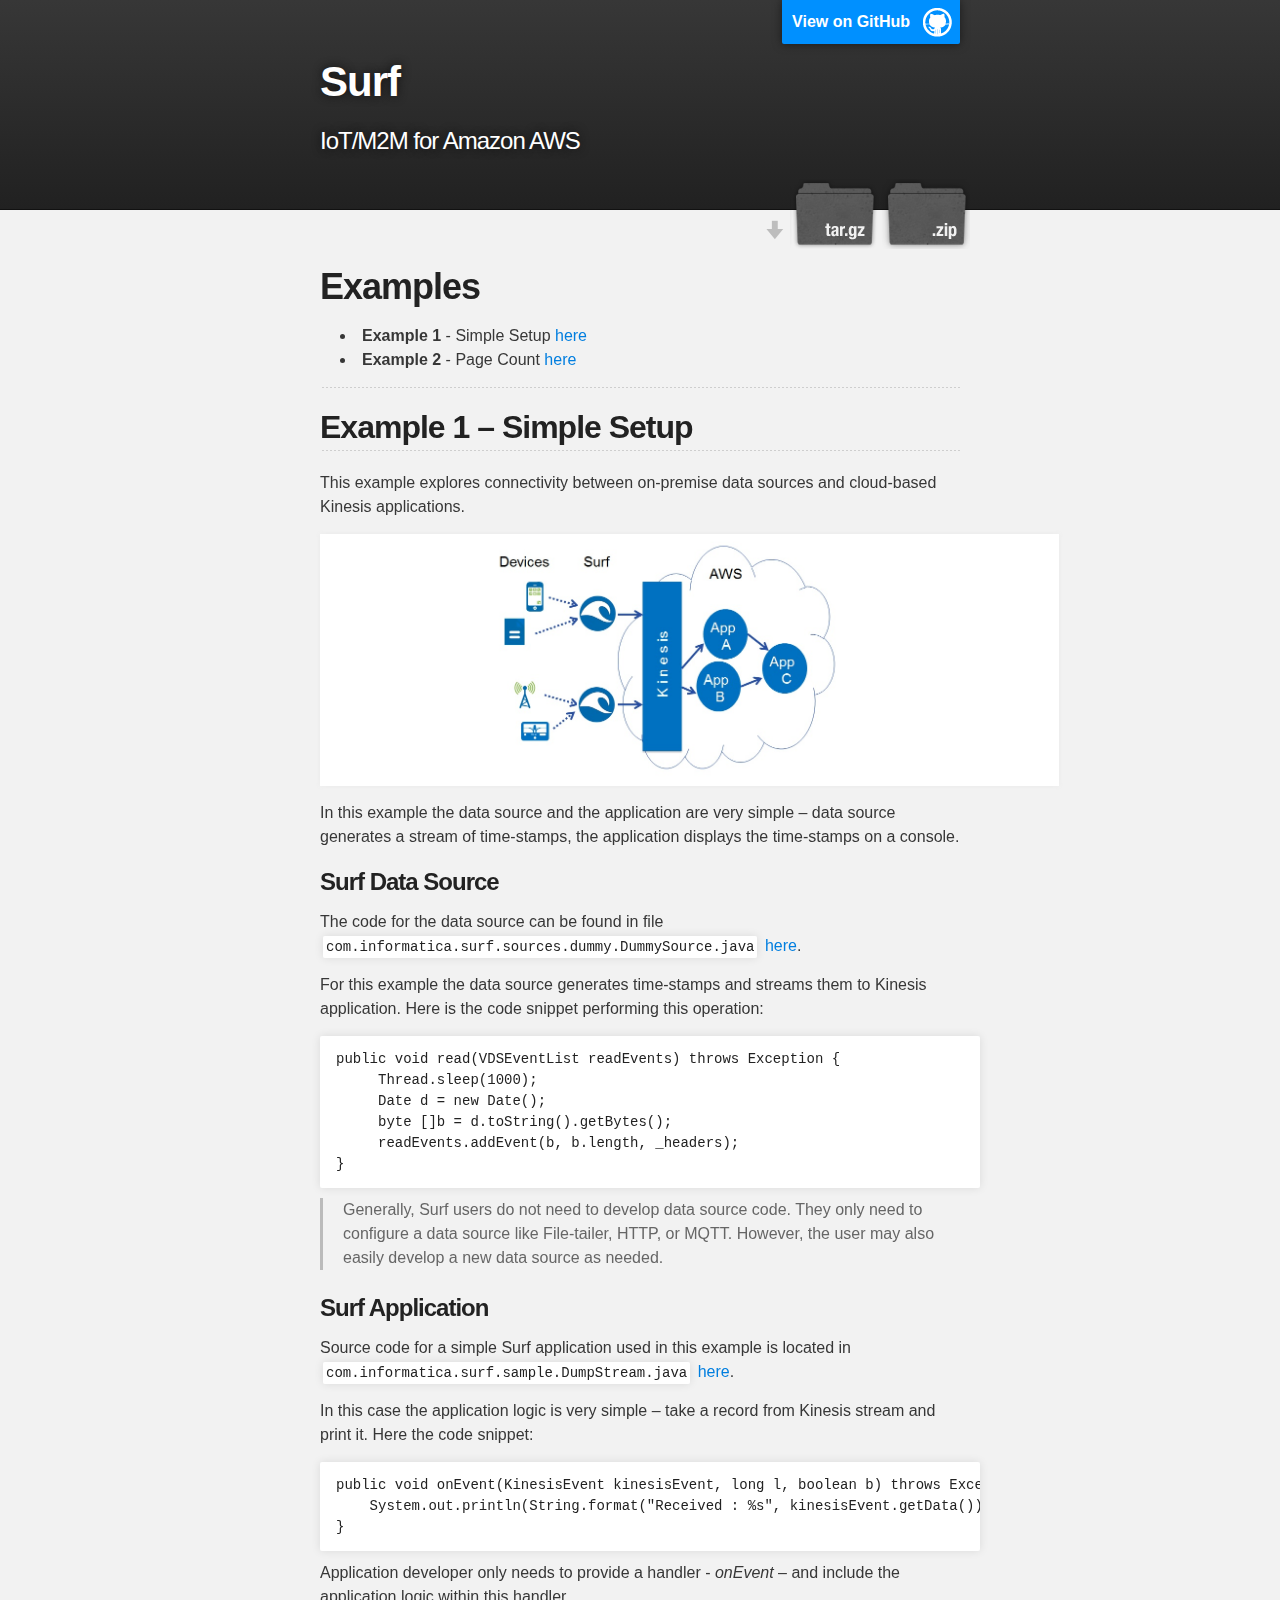
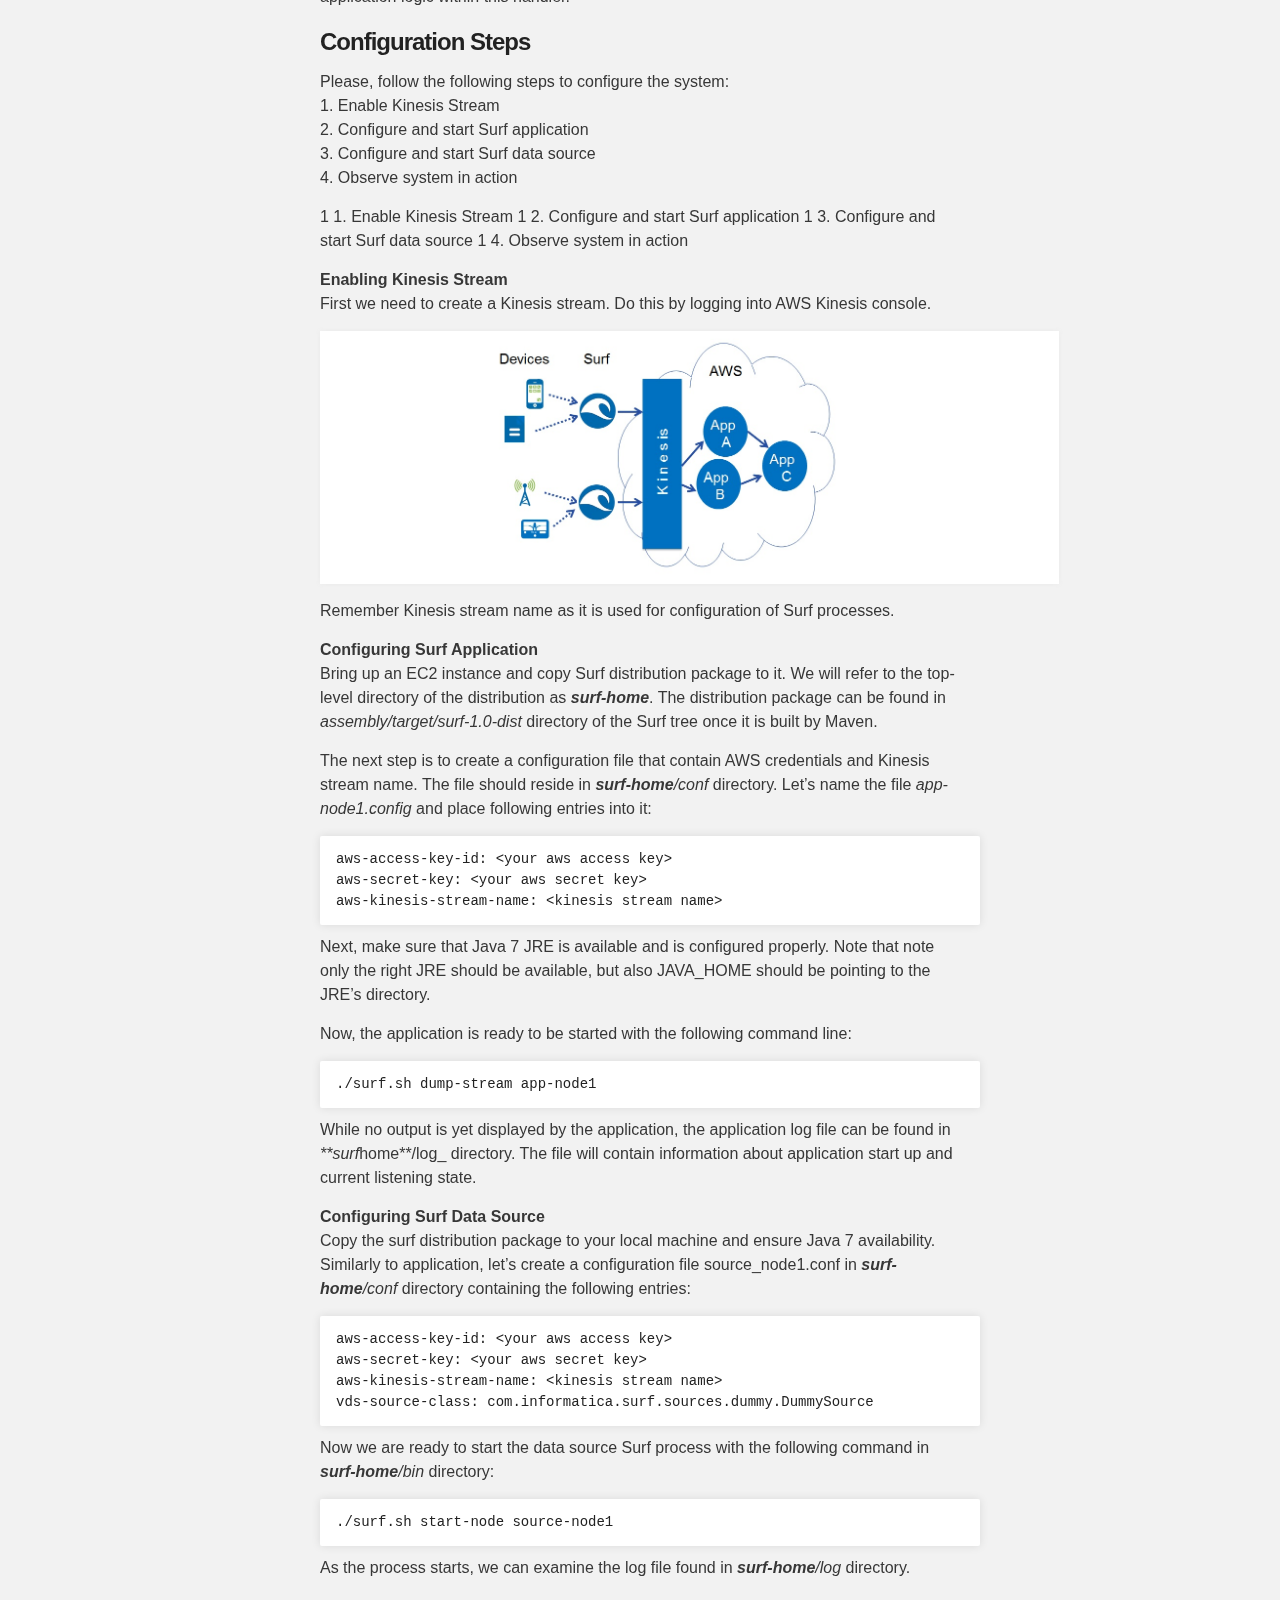
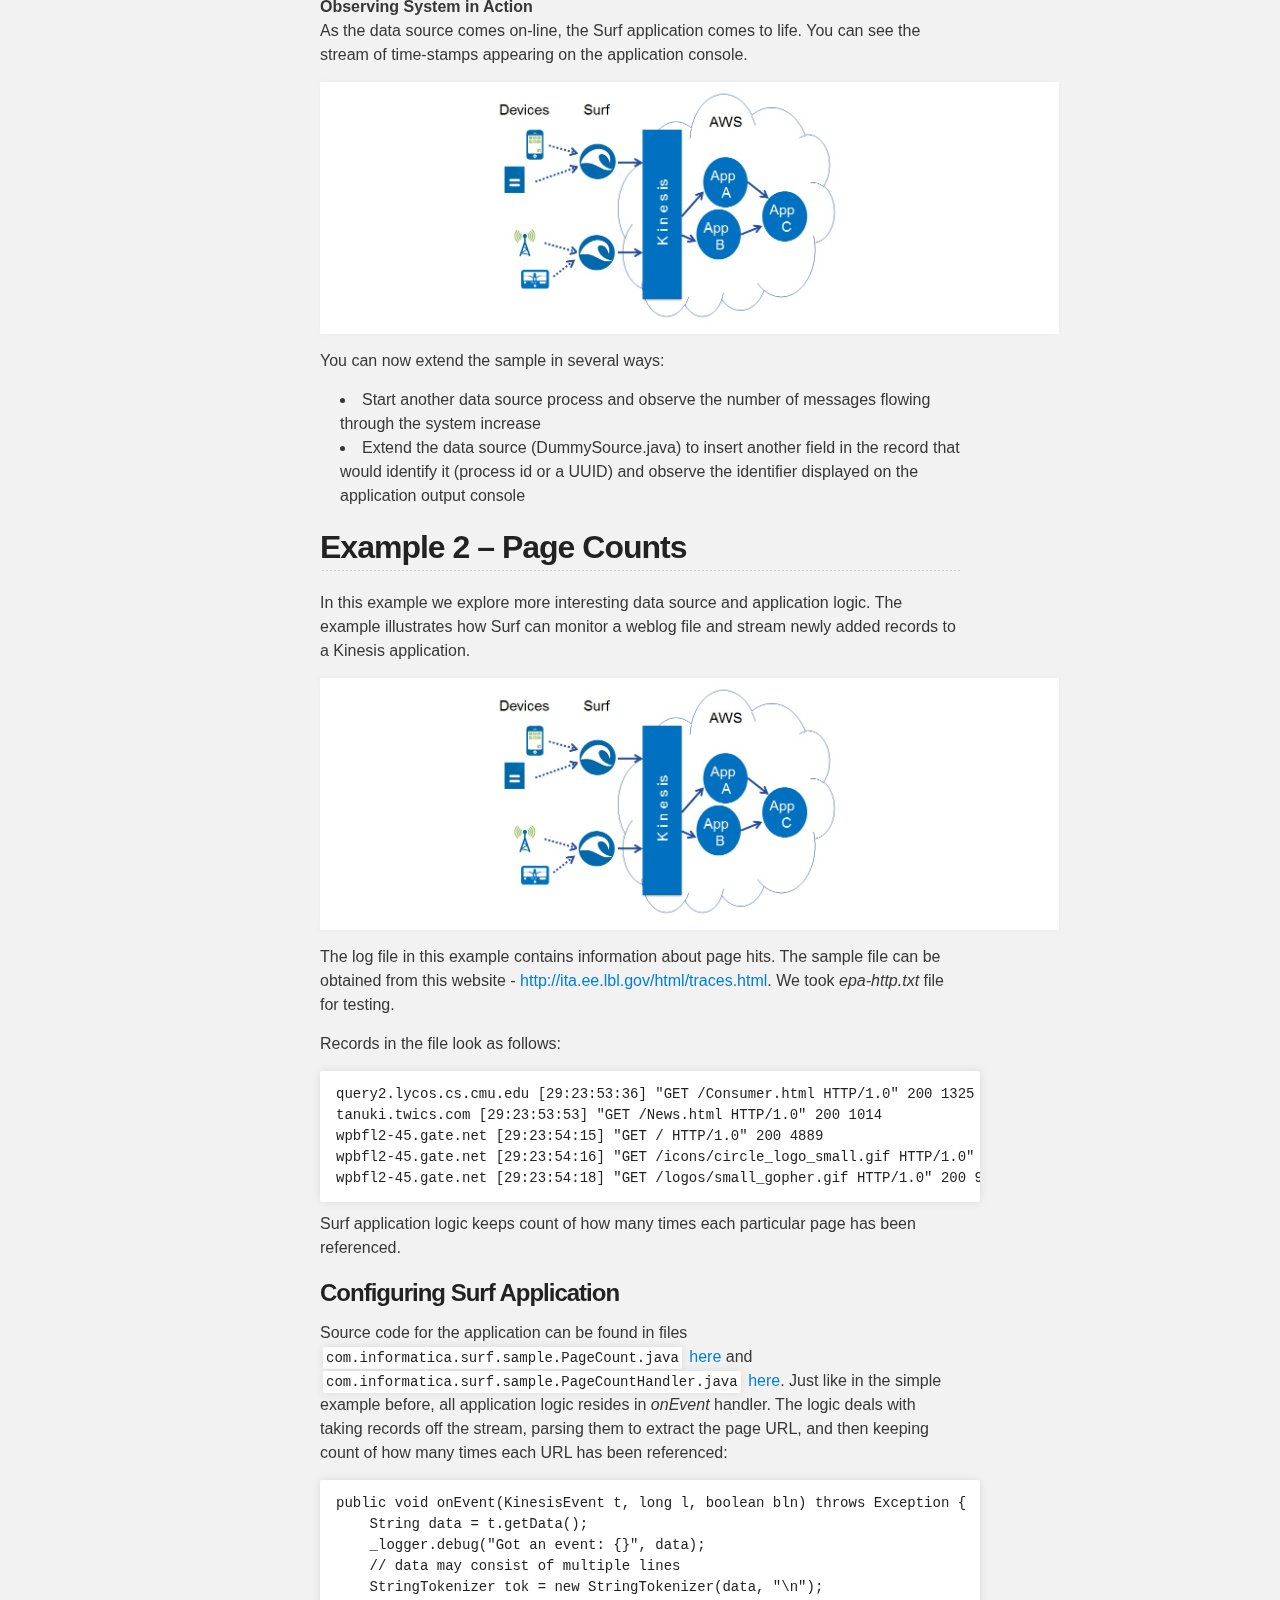
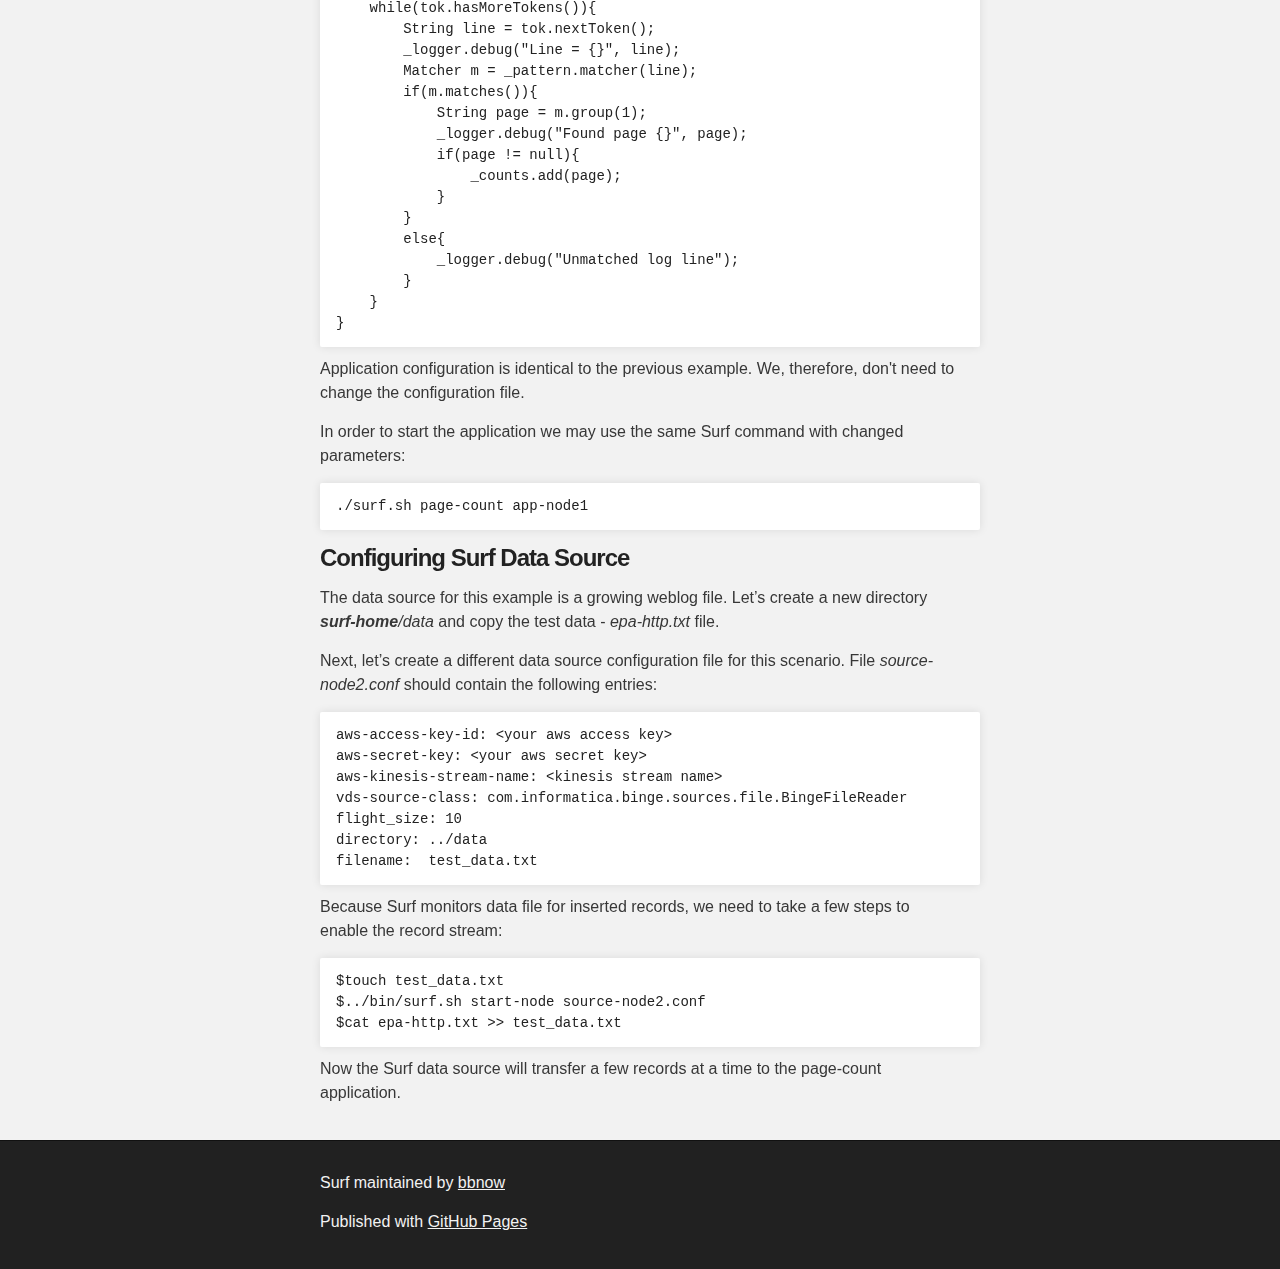
==== commit 0f50bbde: "Create gh-pages branch via GitHub" ====
--- a/index.html
+++ b/index.html
@@ -35,10 +35,16 @@
 <a name="examples" class="anchor" href="#examples"><span class="octicon octicon-link"></span></a>Examples</h1>
 
 <ul>
-<li>Example 1 - Simple Setup</li>
-<li>Example 2 - Page Count </li>
-</ul><hr><h2>
-<a name="example-1--simple-set-up" class="anchor" href="#example-1--simple-set-up"><span class="octicon octicon-link"></span></a>Example 1 – Simple Set-up</h2>
+<li>
+<strong>Example 1</strong> - Simple Setup <a href="http://bbnow.github.io/testing/index1.html#example_1">here</a>
+</li>
+<li>
+<strong>Example 2</strong> - Page Count <a href="http://bbnow.github.io/testing/index1.html#example_2">here</a>
+</li>
+</ul><hr><p><a name="example_1"></a></p>
+
+<h2>
+<a name="example-1--simple-setup" class="anchor" href="#example-1--simple-setup"><span class="octicon octicon-link"></span></a>Example 1 – Simple Setup</h2>
 
 <p>This example explores connectivity between on-premise data sources and cloud-based Kinesis applications.</p>
 
@@ -62,7 +68,7 @@
 </code></pre>
 
 <blockquote>
-<p>Generally, a Surf user does not need to develop data source code. They only need to configure a data source like File-tailer, HTTP, or MQTT. However, the user may also easily develop a new data source as needed.</p>
+<p>Generally, Surf users do not need to develop data source code. They only need to configure a data source like File-tailer, HTTP, or MQTT. However, the user may also easily develop a new data source as needed.</p>
 </blockquote>
 
 <h3>
